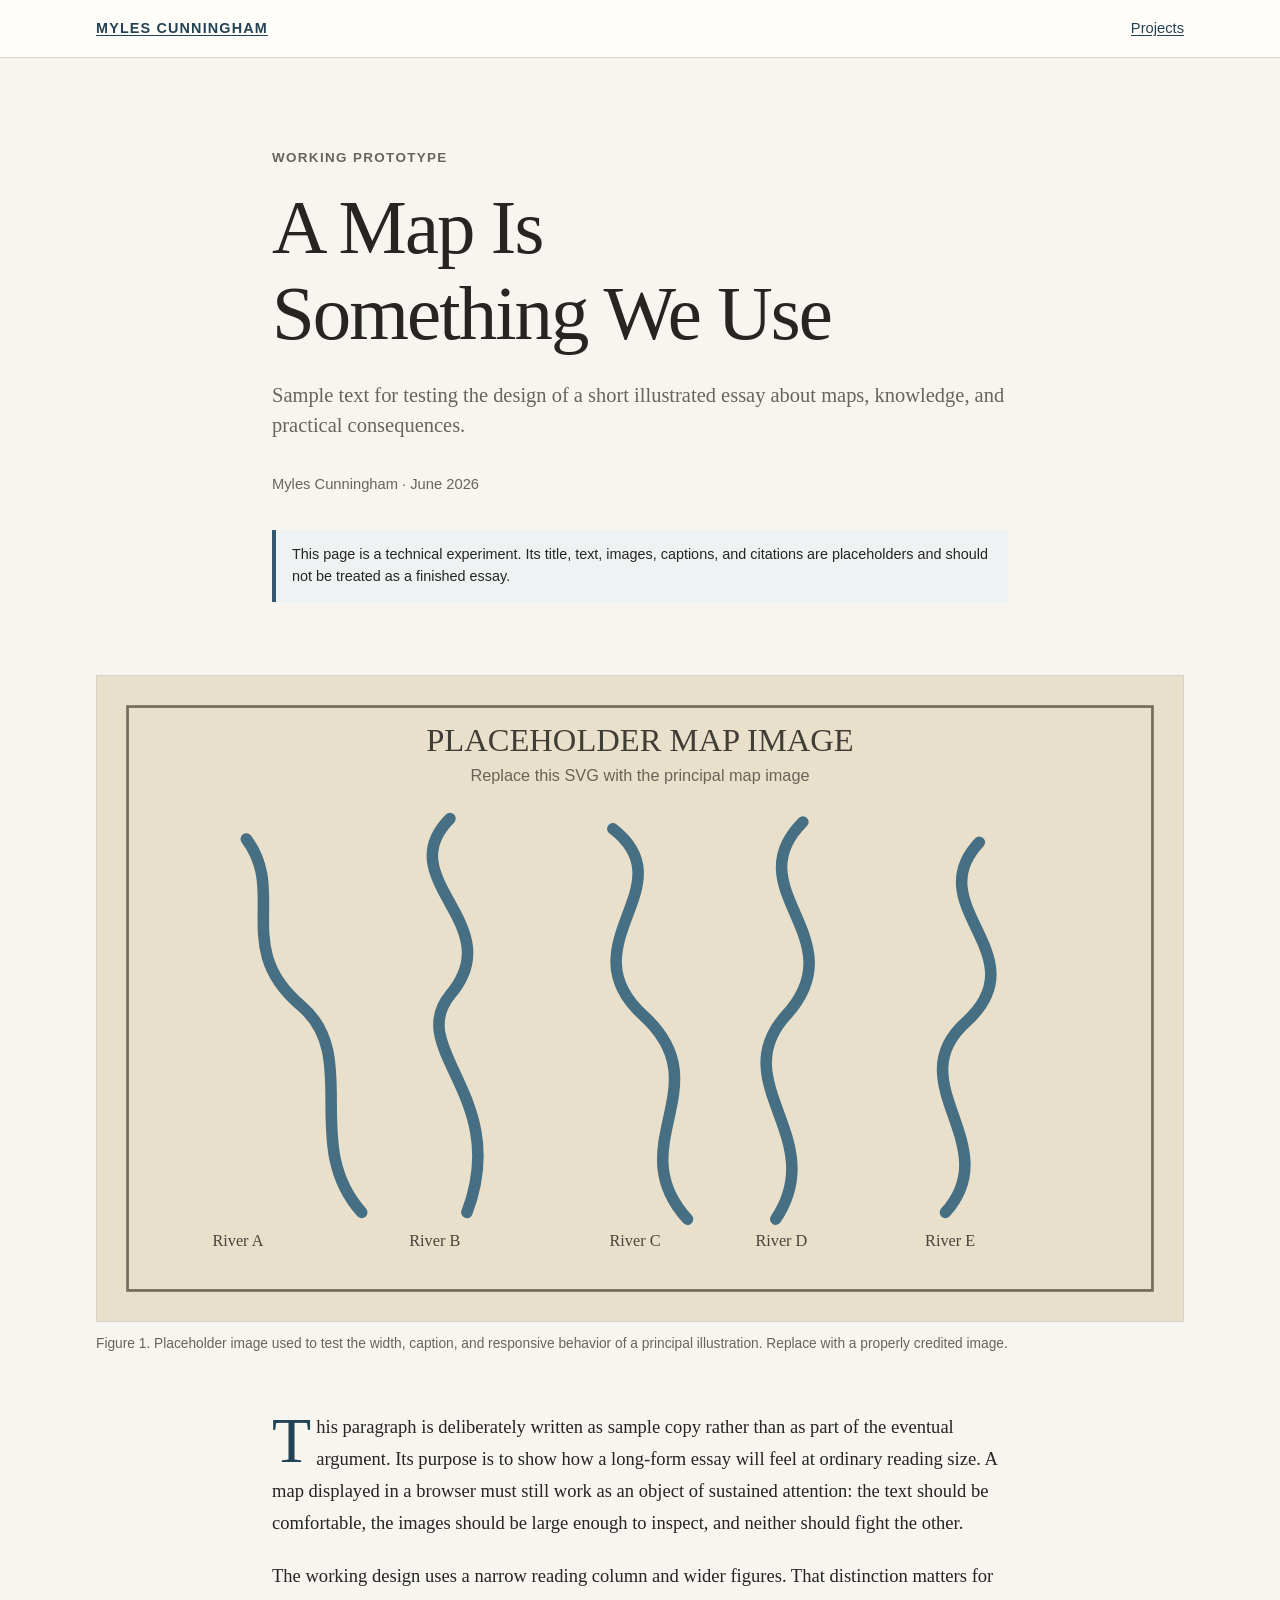
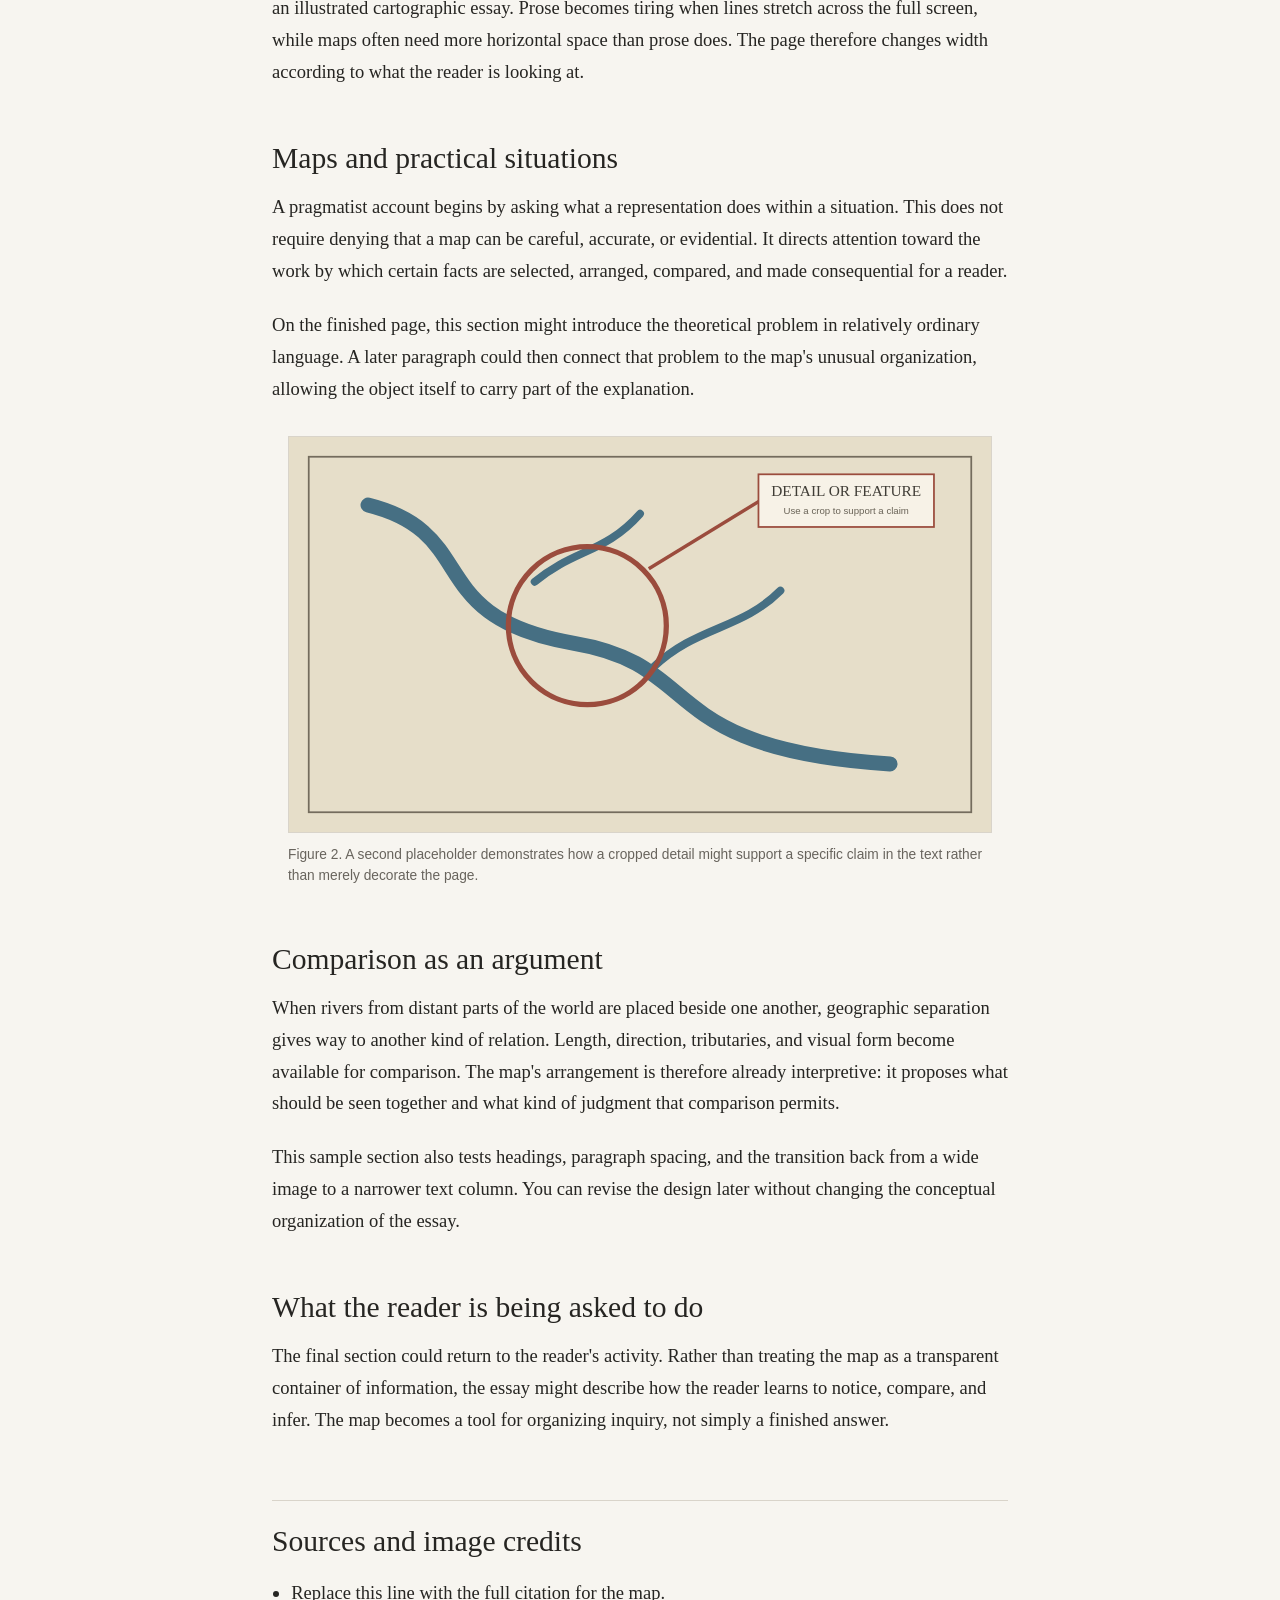
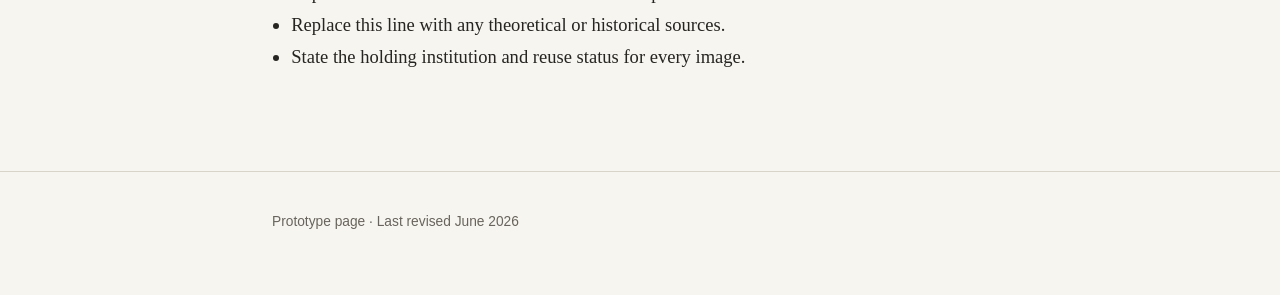
==== pragmatist-map/index.html @ e454996d "Add starter website" ====
<!doctype html>
<html lang="en">
<head>
  <meta charset="utf-8">
  <meta name="viewport" content="width=device-width, initial-scale=1">
  <meta name="description" content="A prototype essay page for a pragmatist reading of a historical map.">
  <meta name="robots" content="noindex">
  <title>A Map Is Something We Use — Prototype</title>
  <link rel="stylesheet" href="../style.css">
</head>
<body>
  <header class="site-header">
    <div class="site-header-inner">
      <a class="site-name" href="../">Myles Cunningham</a>
      <nav class="site-nav" aria-label="Primary navigation">
        <a href="../">Projects</a>
      </nav>
    </div>
  </header>

  <main>
    <header class="intro">
      <p class="kicker">Working prototype</p>
      <h1>A Map Is Something We Use</h1>
      <p class="subtitle">
        Sample text for testing the design of a short illustrated essay about
        maps, knowledge, and practical consequences.
      </p>
      <p class="byline">Myles Cunningham · June 2026</p>
      <p class="prototype-note">
        This page is a technical experiment. Its title, text, images, captions,
        and citations are placeholders and should not be treated as a finished essay.
      </p>
    </header>

    <figure class="hero">
      <img
        src="../images/placeholder-map.svg"
        alt="Abstract placeholder resembling a historical comparative river map"
        width="1600"
        height="950">
      <figcaption>
        Figure 1. Placeholder image used to test the width, caption, and responsive
        behavior of a principal illustration. Replace with a properly credited image.
      </figcaption>
    </figure>

    <article class="article-body">
      <p>
        This paragraph is deliberately written as sample copy rather than as part
        of the eventual argument. Its purpose is to show how a long-form essay will
        feel at ordinary reading size. A map displayed in a browser must still work
        as an object of sustained attention: the text should be comfortable, the
        images should be large enough to inspect, and neither should fight the other.
      </p>

      <p>
        The working design uses a narrow reading column and wider figures. That
        distinction matters for an illustrated cartographic essay. Prose becomes
        tiring when lines stretch across the full screen, while maps often need more
        horizontal space than prose does. The page therefore changes width according
        to what the reader is looking at.
      </p>

      <h2>Maps and practical situations</h2>

      <p>
        A pragmatist account begins by asking what a representation does within a
        situation. This does not require denying that a map can be careful, accurate,
        or evidential. It directs attention toward the work by which certain facts
        are selected, arranged, compared, and made consequential for a reader.
      </p>

      <p>
        On the finished page, this section might introduce the theoretical problem
        in relatively ordinary language. A later paragraph could then connect that
        problem to the map's unusual organization, allowing the object itself to
        carry part of the explanation.
      </p>

      <figure class="wide-figure">
        <img
          src="../images/placeholder-detail.svg"
          alt="Abstract placeholder showing a magnified detail and annotation"
          width="1600"
          height="900">
        <figcaption>
          Figure 2. A second placeholder demonstrates how a cropped detail might
          support a specific claim in the text rather than merely decorate the page.
        </figcaption>
      </figure>

      <h2>Comparison as an argument</h2>

      <p>
        When rivers from distant parts of the world are placed beside one another,
        geographic separation gives way to another kind of relation. Length,
        direction, tributaries, and visual form become available for comparison.
        The map's arrangement is therefore already interpretive: it proposes what
        should be seen together and what kind of judgment that comparison permits.
      </p>

      <p>
        This sample section also tests headings, paragraph spacing, and the transition
        back from a wide image to a narrower text column. You can revise the design
        later without changing the conceptual organization of the essay.
      </p>

      <h2>What the reader is being asked to do</h2>

      <p>
        The final section could return to the reader's activity. Rather than treating
        the map as a transparent container of information, the essay might describe
        how the reader learns to notice, compare, and infer. The map becomes a tool
        for organizing inquiry, not simply a finished answer.
      </p>

      <section class="references" aria-labelledby="references-heading">
        <h2 id="references-heading">Sources and image credits</h2>
        <ul>
          <li>Replace this line with the full citation for the map.</li>
          <li>Replace this line with any theoretical or historical sources.</li>
          <li>State the holding institution and reuse status for every image.</li>
        </ul>
      </section>
    </article>
  </main>

  <footer class="page-footer">
    <div class="page-footer-inner">
      <p>Prototype page · Last revised June 2026</p>
    </div>
  </footer>
</body>
</html>
---- style.css ----
:root {
  --background: #f7f5f0;
  --paper: #fffefa;
  --text: #262522;
  --muted: #68645d;
  --line: #d9d4ca;
  --accent: #35586f;
  --accent-dark: #234254;
  --max-text: 46rem;
  --max-figure: 68rem;
}

* {
  box-sizing: border-box;
}

html {
  font-size: 100%;
  scroll-behavior: smooth;
}

body {
  margin: 0;
  background: var(--background);
  color: var(--text);
  font-family: Georgia, "Times New Roman", serif;
  font-size: 1.16rem;
  line-height: 1.72;
}

a {
  color: var(--accent-dark);
  text-decoration-thickness: 0.08em;
  text-underline-offset: 0.16em;
}

a:hover,
a:focus {
  color: #000;
}

.site-header {
  border-bottom: 1px solid var(--line);
  background: rgba(255, 254, 250, 0.92);
}

.site-header-inner {
  width: min(calc(100% - 2rem), var(--max-figure));
  margin: 0 auto;
  padding: 1rem 0;
  display: flex;
  justify-content: space-between;
  align-items: baseline;
  gap: 1rem;
}

.site-name {
  font-family: Arial, Helvetica, sans-serif;
  font-size: 0.9rem;
  font-weight: 700;
  letter-spacing: 0.08em;
  text-transform: uppercase;
}

.site-nav {
  font-family: Arial, Helvetica, sans-serif;
  font-size: 0.92rem;
}

main {
  display: block;
}

.intro,
.article-body,
.page-footer-inner {
  width: min(calc(100% - 2rem), var(--max-text));
  margin-left: auto;
  margin-right: auto;
}

.intro {
  padding: 5.5rem 0 2.6rem;
}

.kicker {
  margin: 0 0 1rem;
  font-family: Arial, Helvetica, sans-serif;
  color: var(--muted);
  font-size: 0.84rem;
  font-weight: 700;
  letter-spacing: 0.1em;
  text-transform: uppercase;
}

h1,
h2 {
  line-height: 1.12;
  text-wrap: balance;
}

h1 {
  margin: 0;
  font-size: clamp(2.5rem, 7vw, 4.8rem);
  font-weight: 500;
  letter-spacing: -0.025em;
}

.subtitle {
  margin: 1.4rem 0 0;
  color: var(--muted);
  font-size: 1.28rem;
  line-height: 1.48;
}

.byline {
  margin: 2rem 0 0;
  font-family: Arial, Helvetica, sans-serif;
  color: var(--muted);
  font-size: 0.92rem;
}

.prototype-note {
  margin: 2rem 0 0;
  padding: 0.9rem 1rem;
  border-left: 4px solid var(--accent);
  background: #eef2f3;
  font-family: Arial, Helvetica, sans-serif;
  font-size: 0.9rem;
  line-height: 1.5;
}

.hero,
.wide-figure {
  width: min(calc(100% - 2rem), var(--max-figure));
  margin: 2rem auto 3.5rem;
}

figure {
  margin-top: 2.8rem;
  margin-bottom: 2.8rem;
}

figure img {
  display: block;
  width: 100%;
  height: auto;
  border: 1px solid var(--line);
  background: #e9e6df;
}

figcaption {
  margin-top: 0.75rem;
  color: var(--muted);
  font-family: Arial, Helvetica, sans-serif;
  font-size: 0.86rem;
  line-height: 1.5;
}

.article-body {
  padding-bottom: 3rem;
}

.article-body h2 {
  margin: 3.4rem 0 1rem;
  font-size: 1.85rem;
  font-weight: 500;
}

.article-body p {
  margin: 0 0 1.35rem;
}

.article-body p:first-of-type::first-letter {
  float: left;
  margin: 0.08em 0.08em 0 0;
  color: var(--accent-dark);
  font-size: 4rem;
  line-height: 0.78;
}

.references {
  margin-top: 4rem;
  padding-top: 1.5rem;
  border-top: 1px solid var(--line);
}

.references h2 {
  margin-top: 0;
}

.references ul {
  padding-left: 1.2rem;
}

.page-footer {
  margin-top: 2rem;
  border-top: 1px solid var(--line);
  color: var(--muted);
  font-family: Arial, Helvetica, sans-serif;
  font-size: 0.86rem;
}

.page-footer-inner {
  padding: 1.5rem 0 3rem;
}

.home {
  width: min(calc(100% - 2rem), 52rem);
  margin: 0 auto;
  padding: 7rem 0;
}

.home h1 {
  font-size: clamp(2.6rem, 7vw, 4.5rem);
}

.project-card {
  margin-top: 3rem;
  padding: 1.5rem;
  border: 1px solid var(--line);
  background: var(--paper);
}

.project-card h2 {
  margin: 0 0 0.65rem;
  font-size: 1.45rem;
  font-weight: 500;
}

.project-card p {
  margin: 0.5rem 0 0;
}

@media (max-width: 600px) {
  body {
    font-size: 1.05rem;
  }

  .site-header-inner {
    align-items: flex-start;
    flex-direction: column;
    gap: 0.35rem;
  }

  .intro {
    padding-top: 3.5rem;
  }

  h1 {
    font-size: 2.65rem;
  }
}

@media print {
  body {
    background: white;
    color: black;
    font-size: 11pt;
  }

  .site-header,
  .prototype-note,
  .page-footer {
    display: none;
  }

  .intro,
  .article-body,
  .hero,
  .wide-figure {
    width: 100%;
    max-width: none;
  }

  .intro {
    padding-top: 0;
  }

  a {
    color: black;
    text-decoration: none;
  }
}
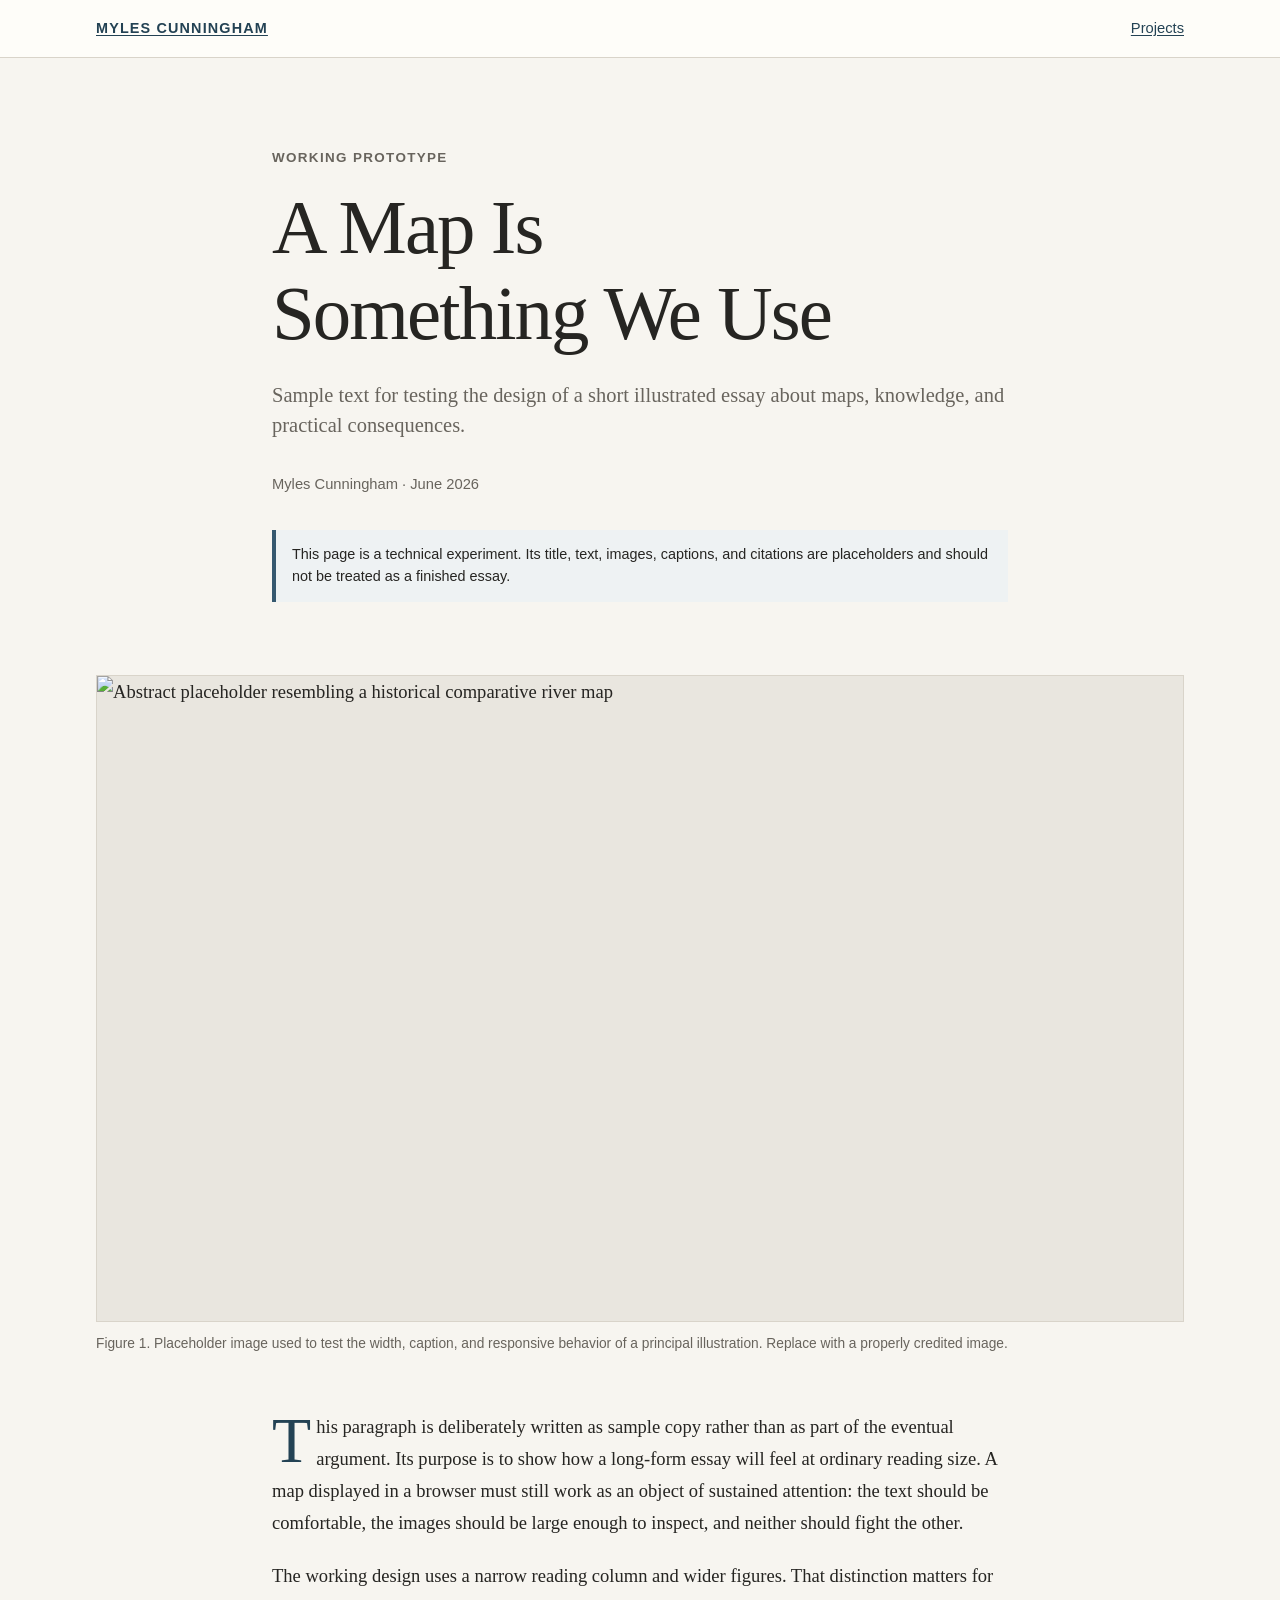
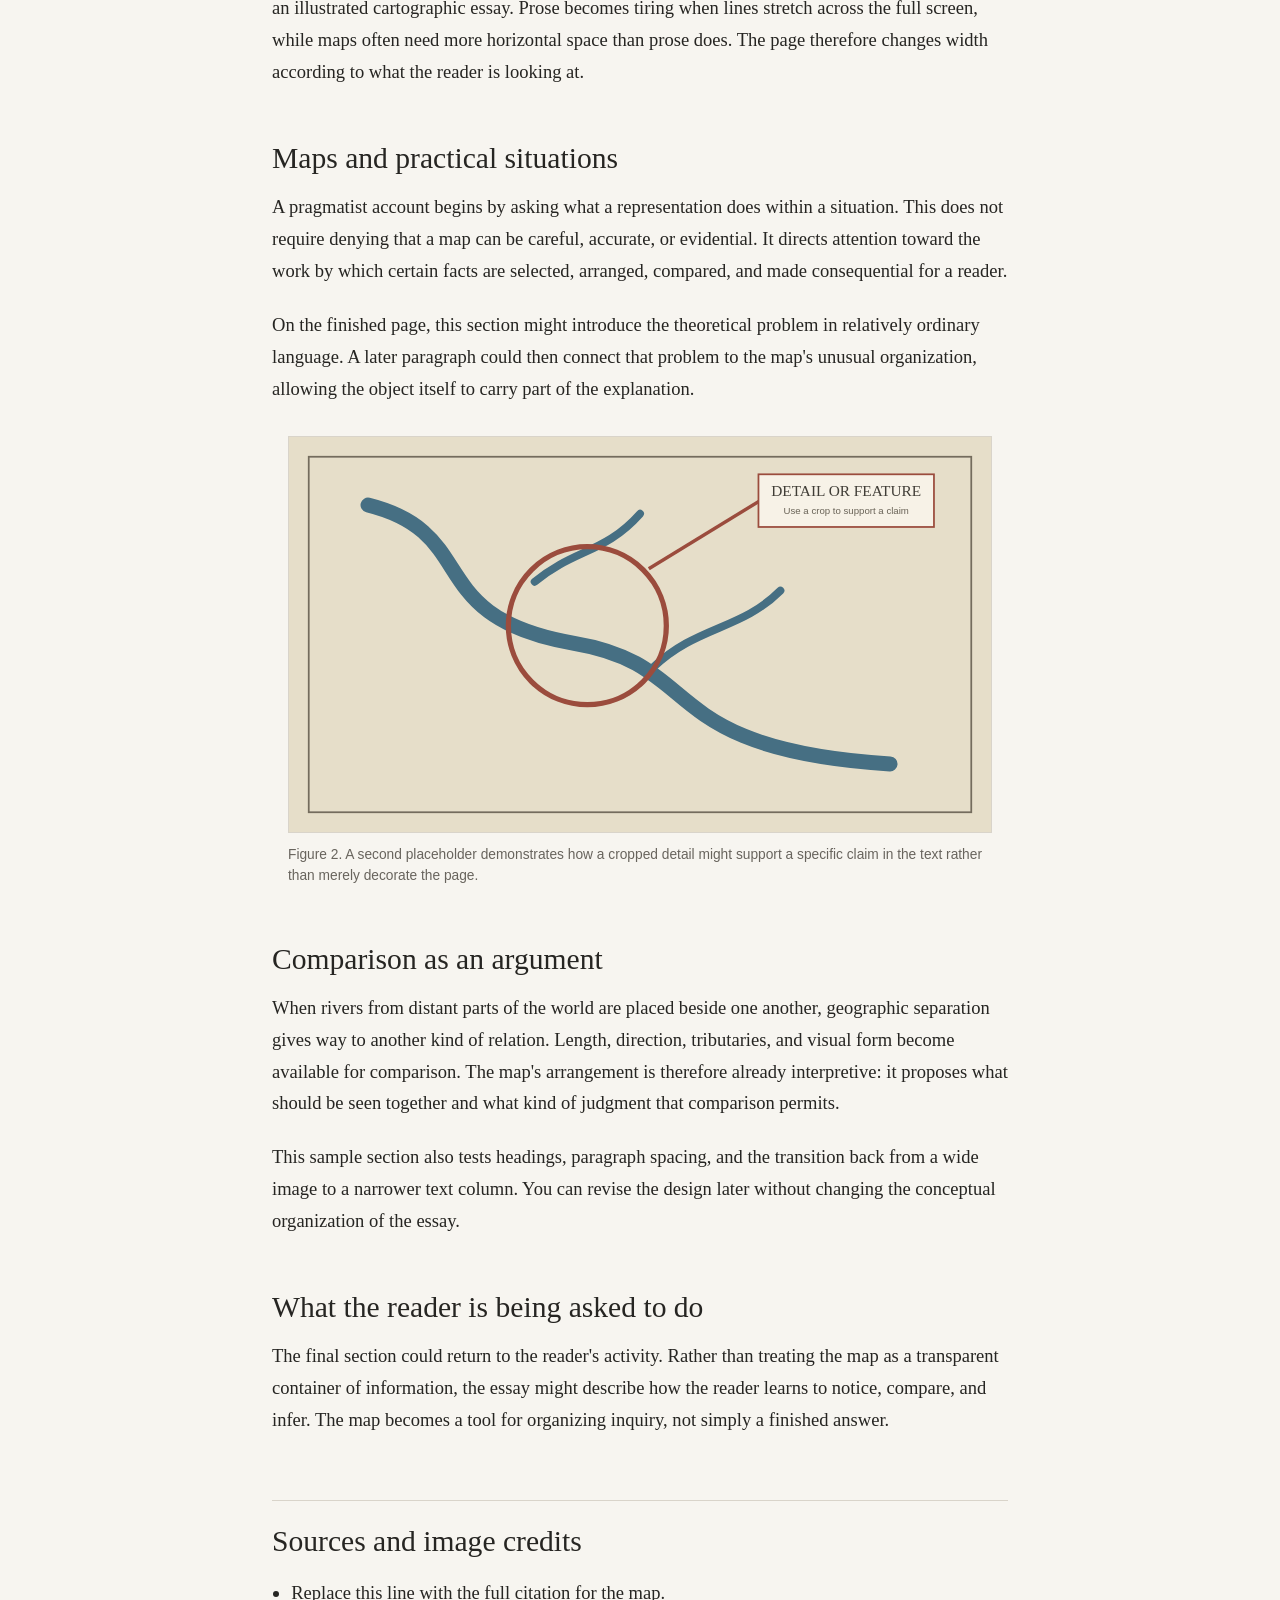
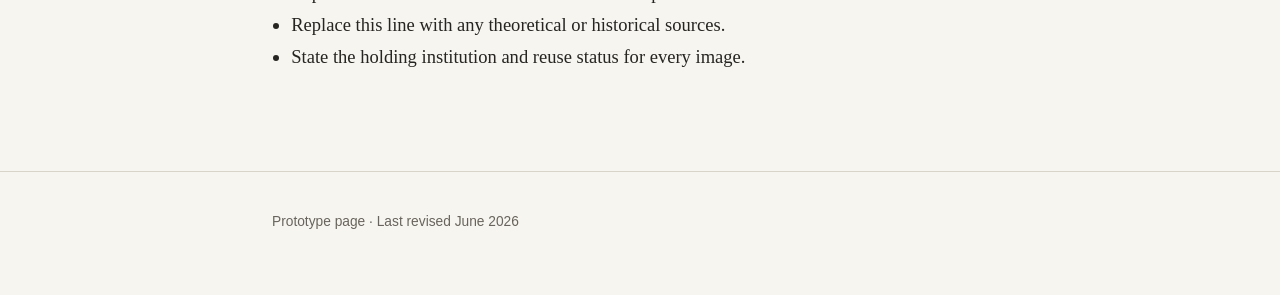
==== commit 177995d0: "Update index.html" ====
--- a/pragmatist-map/index.html
+++ b/pragmatist-map/index.html
@@ -5,7 +5,7 @@
   <meta name="viewport" content="width=device-width, initial-scale=1">
   <meta name="description" content="A prototype essay page for a pragmatist reading of a historical map.">
   <meta name="robots" content="noindex">
-  <title>A Map Is Something We Use — Prototype</title>
+  <title>Test Essay Change Title</title>
   <link rel="stylesheet" href="../style.css">
 </head>
 <body>
@@ -35,7 +35,7 @@
 
     <figure class="hero">
       <img
-        src="../images/placeholder-map.svg"
+        src="../images/0890159.jpg"
         alt="Abstract placeholder resembling a historical comparative river map"
         width="1600"
         height="950">
